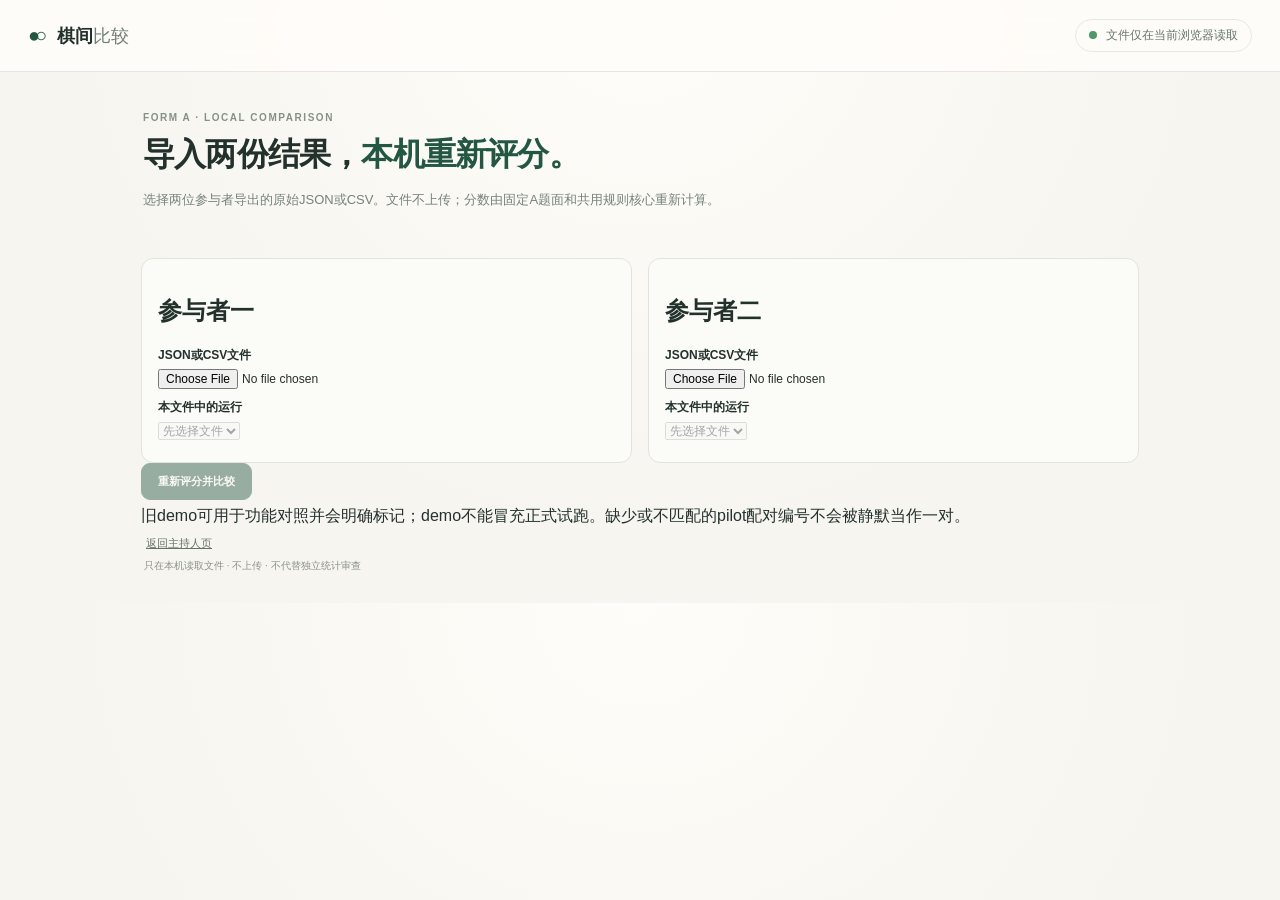
==== compare.html @ 9fa6edc1 "Publish Form A participant and comparison site" ====
<!doctype html>
<html lang="zh-CN">
<head><meta charset="utf-8"><meta name="viewport" content="width=device-width,initial-scale=1"><meta name="description" content="在本机复算并并列查看两份A套导出"><title>A套结果比较</title><link rel="stylesheet" href="./styles.css"><link rel="stylesheet" href="./host.css"></head>
<body>
  <header class="topbar"><a class="brand" href="./" aria-label="返回主持人页"><span class="brand-mark">●○</span><span>棋间<span class="brand-light">比较</span></span></a><span class="local-pill"><i></i> 文件仅在当前浏览器读取</span></header>
  <main class="host-main">
    <section class="host-hero"><p class="eyebrow">FORM A · LOCAL COMPARISON</p><h1>导入两份结果，<em>本机重新评分。</em></h1><p>选择两位参与者导出的原始JSON或CSV。文件不上传；分数由固定A题面和共用规则核心重新计算。</p></section>
    <div id="compare-error" class="compare-error" role="alert" hidden></div>
    <div id="compare-warnings" class="compare-notices" aria-live="polite"></div>
    <section class="compare-form-grid" aria-label="导入参与者结果">
      <article class="compare-file-card"><h2>参与者一</h2><label for="file-left">JSON或CSV文件</label><input id="file-left" type="file" accept=".json,.csv,application/json,text/csv"><label for="run-left">本文件中的运行</label><select id="run-left" disabled><option value="">先选择文件</option></select><p id="file-left-status" class="host-note" aria-live="polite"></p></article>
      <article class="compare-file-card"><h2>参与者二</h2><label for="file-right">JSON或CSV文件</label><input id="file-right" type="file" accept=".json,.csv,application/json,text/csv"><label for="run-right">本文件中的运行</label><select id="run-right" disabled><option value="">先选择文件</option></select><p id="file-right-status" class="host-note" aria-live="polite"></p></article>
    </section>
    <button id="compare-runs" class="button primary" type="button" disabled>重新评分并比较</button>
    <section id="compare-results" class="host-card" hidden>
      <div class="card-heading"><div><span class="eyebrow">RE-SCORED FROM SOURCE</span><h2>两份运行的逐题对照</h2></div><span id="compare-pair-badge" class="pill"></span></div>
      <div id="compare-summary" class="compare-summary"></div>
      <div id="compare-result-warnings" class="compare-notices" aria-live="polite"></div>
      <div class="compare-table-wrap"><table class="compare-table"><thead id="compare-table-head"></thead><tbody id="compare-table-body"></tbody></table></div>
      <div class="compare-actions"><button id="export-comparison-json" class="button primary" type="button">导出比较 JSON</button><button id="export-comparison-csv" class="button secondary" type="button">导出比较 CSV</button></div>
    </section>
    <p class="host-note">旧demo可用于功能对照并会明确标记；demo不能冒充正式试跑。缺少或不匹配的pilot配对编号不会被静默当作一对。</p>
    <a href="./" class="quiet-button">返回主持人页</a>
    <footer class="host-footer">只在本机读取文件 · 不上传 · 不代替独立统计审查</footer>
  </main>
  <script type="module" src="./compare.mjs"></script>
</body>
</html>
---- styles.css ----
:root{color-scheme:light;--paper:#f7f5ef;--card:#fffefa;--ink:#23312d;--muted:#76827b;--line:#e2e4dc;--forest:#245743;--forest-dark:#183e30;--gold:#d8bb7a;--wood:#e4c587;--shadow:0 12px 36px #314b3510;font-family:Inter,-apple-system,BlinkMacSystemFont,"Segoe UI","PingFang SC","Microsoft YaHei",sans-serif}*{box-sizing:border-box}body{margin:0;background:radial-gradient(ellipse at 50% 0,#fffdf9 0,var(--paper) 62%);color:var(--ink)}button{font:inherit}button:focus-visible,a:focus-visible,summary:focus-visible{outline:3px solid #55a67d;outline-offset:3px}.topbar{height:72px;border-bottom:1px solid #e7e6df;background:#fffdf9d9;display:flex;align-items:center;justify-content:space-between;padding:0 max(28px,calc((100vw - 1420px)/2));position:sticky;top:0;z-index:5;backdrop-filter:blur(12px)}.brand{display:flex;gap:10px;align-items:center;color:var(--ink);font-weight:750;text-decoration:none;font-size:18px}.brand-mark{color:var(--forest);letter-spacing:-5px;margin-right:5px;font-size:20px}.brand-light{font-weight:450;color:#718076}.local-pill{border:1px solid #e5e9df;border-radius:20px;color:#65756a;padding:7px 13px;font-size:12px}.local-pill i,.saved-dot{display:inline-block;width:8px;height:8px;border-radius:50%;background:#4e9869;margin-right:6px}main{max-width:1440px;margin:auto;padding:0 34px}.hero{min-height:168px;display:flex;align-items:center;justify-content:space-between;padding:30px 4px 24px}.eyebrow{font-size:10px;letter-spacing:1.55px;color:#849188;font-weight:750}.hero h1{font-size:35px;letter-spacing:-1.1px;margin:8px 0 7px;font-weight:750}.hero h1 em{font-style:normal;color:var(--forest)}.subhead{color:#78827c;margin:0;font-size:14px}.hero-stats{display:flex;gap:34px;padding:10px 15px}.hero-stats div{display:grid;gap:3px}.hero-stats strong{font-size:21px;color:#31473a}.hero-stats span{font-size:11px;color:var(--muted)}.layout{display:grid;grid-template-columns:226px minmax(390px,1fr) 272px;gap:22px;align-items:start}.sidebar,.task-card,.record-card,.play-area{border:1px solid var(--line);background:var(--card);border-radius:15px;box-shadow:var(--shadow)}.sidebar{padding:18px 13px 14px;min-height:550px}.section-title{display:flex;justify-content:space-between;align-items:end;padding:0 5px 13px}.section-title h2,.record-head h2{font-size:17px;margin:4px 0 0}.progress-chip{background:#eef4ed;color:var(--forest);border-radius:20px;padding:5px 8px;font-size:10px;font-weight:700}.filters{display:flex;gap:5px;background:#f3f3ed;border-radius:10px;padding:4px;margin-bottom:11px}.filter{flex:1;border:0;background:transparent;color:#738077;border-radius:7px;padding:7px 3px;font-size:10px;cursor:pointer}.filter b{font-size:9px}.filter.active{background:white;color:var(--forest);box-shadow:0 1px 4px #23312616}.item-list{display:grid;gap:4px;max-height:min(59vh,610px);overflow:auto;padding-right:2px}.item-row{width:100%;display:flex;align-items:center;gap:9px;text-align:left;border:1px solid transparent;background:transparent;border-radius:9px;padding:8px 7px;color:var(--ink);cursor:pointer}.item-row:hover{background:#f5f5ef}.item-row.active{border-color:#c8d8ca;background:#f0f5ee}.item-no{font-size:11px;font-weight:750;width:48px}.item-kind{font-size:10px;color:var(--muted);flex:1}.item-progress{font-size:12px;color:#8aa390}.quiet-button{border:0;background:transparent;color:#65756a;font-size:11px;padding:12px 5px;cursor:pointer}.play-area{padding:19px 22px 17px}.play-heading{display:flex;align-items:center;justify-content:space-between;margin-bottom:14px}.play-heading h2{font-size:19px;margin:5px 0 0}.turn-badge{background:#f1f2ec;color:#69776c;border-radius:20px;padding:6px 10px;font-size:11px;white-space:nowrap}.turn-badge.black{background:#303a36;color:white}.turn-badge.white{background:#f0eee7;color:#45544a}.board-shell{background:#faf8f1;border:1px solid #ece8dc;border-radius:12px;padding:14px}.board-scroll{overflow-x:auto;overflow-y:hidden}.board{position:relative;width:min(100%,620px);min-width:470px;aspect-ratio:1;margin:0 auto;background-color:var(--wood);background-image:none;box-shadow:inset 0 0 0 1px #9b7d4c;border:8px solid #dab773;border-radius:4px;touch-action:manipulation}.stone-point{position:absolute;width:6.1%;height:6.1%;transform:translate(-50%,-50%);border:0;background:transparent;border-radius:50%;padding:0;display:grid;place-items:center;cursor:pointer}.stone-point:disabled{cursor:default}.stone-point .stone{display:block;width:82%;height:82%;border-radius:50%;box-shadow:inset -3px -4px 5px #0002,0 1px 2px #0002}.stone.black{background:radial-gradient(circle at 32% 28%,#555,#202320 67%)}.stone.white{background:radial-gradient(circle at 32% 28%,#fff,#e7e5da 72%);border:1px solid #aaa99f}.stone-point:hover:not(:disabled)::after{content:"";position:absolute;inset:5%;border:2px solid #275d43;border-radius:50%;opacity:.45}.stone-point.selected::after{content:"";position:absolute;inset:0;border:3px solid #d46c41;border-radius:50%}.stone-point.winning::after{content:"";position:absolute;inset:0;border:3px solid #278253;border-radius:50%}.stone-point.line .stone{outline:3px solid #6b9d75;outline-offset:2px}.stone-point .sr-only{position:absolute;width:1px;height:1px;overflow:hidden;clip:rect(0,0,0,0);white-space:nowrap}.board-foot{display:flex;gap:15px;align-items:center;padding:10px 2px 0;color:#747d73;font-size:10px}.legend-stone{display:inline-block;width:11px;height:11px;border-radius:50%;vertical-align:-2px;margin-right:3px}.legend-stone.black{background:#252925}.legend-stone.white{background:white;border:1px solid #aaa}.keyboard-hint{margin-left:auto;color:#929990}.controls{display:flex;align-items:center;justify-content:space-between;padding:15px 1px 0;gap:12px}.selected-readout{display:flex;align-items:center;gap:9px;font-size:11px;color:var(--muted)}.selected-readout strong{font-size:14px;color:var(--forest);min-width:25px}.control-actions{display:flex;gap:8px}.button{border-radius:9px;border:1px solid #dfe2d9;padding:9px 12px;font-size:11px;font-weight:650;cursor:pointer;transition:.15s}.button:disabled{opacity:.45;cursor:not-allowed}.button.secondary{background:#fff;color:#43574a}.button.secondary:hover:not(:disabled){background:#f1f4ef}.button.primary{background:var(--forest);color:white;border-color:var(--forest);padding:10px 16px}.button.primary:hover:not(:disabled){background:var(--forest-dark)}.button.primary span{font-size:15px;margin-left:8px}.right-rail{display:grid;gap:13px}.task-card,.record-card{padding:17px}.task-icon{font-size:26px;color:var(--forest);margin:12px 0 3px}.task-card h2{font-size:17px;margin:4px 0 6px}.task-card p{font-size:11px;line-height:1.65;color:var(--muted);margin:0}.task-divider{height:1px;background:#ebece5;margin:15px 0}.tip{display:flex;gap:8px;color:#849188}.tip span{color:#bd9860}.tip p{font-size:10px}.feedback{display:none;border-radius:10px;padding:11px 13px;margin-top:12px;font-size:12px}.feedback.visible{display:block}.feedback.correct{background:#edf6ed;color:#275d43;border:1px solid #d1e5d2}.feedback.wrong{background:#fbf1eb;color:#885237;border:1px solid #edd6c6}.feedback.error{background:#fff4d9;color:#705b2e}.feedback strong{display:block;font-size:13px;margin-bottom:3px}.feedback .answer{margin-top:5px;font-weight:700}.record-head{display:flex;justify-content:space-between;align-items:center}.record-summary{font-size:11px;line-height:1.65;color:var(--muted);margin:11px 0}.record-actions{display:flex;gap:6px}.record-actions .button{flex:1;font-size:10px;padding:8px 4px}.record-card details{margin-top:14px;border-top:1px solid var(--line);padding-top:10px;font-size:11px}.record-card summary{cursor:pointer;color:#586a5d}.history-list{margin-top:9px;max-height:180px;overflow:auto;display:grid;gap:5px}.history-item{font-size:10px;color:#657169;padding:7px;background:#f6f6f1;border-radius:7px}.privacy-note{font-size:9px;color:#89928a;margin:13px 0 0}footer{display:flex;justify-content:space-between;color:#90978f;font-size:10px;padding:18px 5px 25px}.toast{position:fixed;bottom:20px;left:50%;transform:translate(-50%,20px);background:#243b30;color:white;padding:10px 16px;border-radius:10px;font-size:12px;opacity:0;transition:.2s;pointer-events:none;z-index:9}.toast.show{opacity:1;transform:translate(-50%,0)}.toast[hidden]{display:none}
@media(max-width:1100px){main{padding:0 20px}.layout{grid-template-columns:200px minmax(360px,1fr)}.right-rail{grid-column:2;grid-template-columns:1fr 1fr}.sidebar{grid-row:span 2}.hero{min-height:150px}}
@media(max-width:720px){.topbar{height:60px;padding:0 15px}.brand{font-size:16px}.local-pill{font-size:10px;padding:6px 9px}main{padding:0 12px}.hero{min-height:140px;padding:22px 4px 18px}.hero h1{font-size:27px}.hero-stats{gap:14px;padding:4px}.hero-stats strong{font-size:16px}.hero-stats span{font-size:9px}.layout{display:flex;flex-direction:column;gap:12px}.sidebar,.play-area,.right-rail{width:100%}.sidebar{min-height:0;padding:13px}.section-title{padding-bottom:9px}.item-list{display:flex;max-height:none;overflow-x:auto;overflow-y:hidden}.item-row{min-width:105px;justify-content:center;gap:5px;padding:8px 5px}.item-no{width:auto}.item-progress{display:none}.quiet-button{padding:7px 5px}.play-area{padding:15px 11px}.play-heading{margin-bottom:10px}.play-heading h2{font-size:17px}.board-shell{padding:7px}.board{min-width:0;width:100%;border-width:6px}.stone-point{width:7.1%;height:7.1%}.stone-point .stone{width:78%;height:78%}.board-foot{gap:9px;font-size:9px;flex-wrap:wrap}.keyboard-hint{width:100%;margin-left:0}.controls{align-items:flex-start;flex-direction:column}.control-actions{width:100%;flex-wrap:wrap}.control-actions .button{flex:1}.right-rail{display:grid;grid-template-columns:1fr}.task-card,.record-card{padding:14px}.feedback{font-size:11px}footer{padding:15px 3px 23px;font-size:9px;gap:10px;flex-wrap:wrap}}
.grid-lines{position:absolute;inset:0;width:100%;height:100%;pointer-events:none}.storage-warning{border:1px solid #d7aa69;background:#fff9e9;color:#604923;border-radius:8px;padding:9px;margin:6px 0;font-size:10px}button.filter:focus-visible,button.stone-point:focus-visible{outline:3px solid #237147;outline-offset:1px}

.grid-lines{position:absolute;inset:0;width:100%;height:100%;pointer-events:none}

.item-no{width:60px;white-space:nowrap}.item-kind{white-space:nowrap}@media(max-width:720px){.item-row{min-width:99px;flex-direction:column;align-items:flex-start;gap:3px}.item-no{width:auto}.item-kind{font-size:9px}}
---- host.css ----
.host-main{max-width:1050px;margin:0 auto;padding:0 26px}.host-hero{padding:30px 2px 20px}.host-hero h1{font-size:32px;letter-spacing:-.8px;margin:8px 0}.host-hero h1 em{font-style:normal;color:var(--forest)}.host-hero p:last-child{color:var(--muted);font-size:13px;line-height:1.6}.host-card{background:var(--card);border:1px solid var(--line);border-radius:16px;box-shadow:var(--shadow);padding:20px;margin-bottom:16px}.host-card h2{font-size:18px;margin:0 0 8px}.host-card p{font-size:12px;color:var(--muted);line-height:1.6}.host-card>label{display:block;font-size:12px;font-weight:700;margin:12px 0 5px}.host-card input[type=text]{width:min(100%,400px);box-sizing:border-box;border:1px solid var(--line);border-radius:9px;padding:10px 12px;font:inherit}.host-note{margin:6px 0}.host-random-note{display:grid;gap:5px;background:#f4f6ef;padding:12px 14px;border-radius:10px;font-size:12px;line-height:1.6;color:#56635b}.host-participant-grid{display:grid;grid-template-columns:1fr 1fr;gap:16px}.participant-title{display:flex;align-items:center;gap:9px}.participant-title h2{margin:0}.condition-dot{width:10px;height:10px;border-radius:50%;background:#53856a}.control-dot{background:#9b8060}.participant-url{display:block;overflow-wrap:anywhere;color:#315e47;font-size:12px;margin:12px 0}.qr-frame{width:210px;min-height:210px;display:grid;place-items:center;background:#fff;border:1px solid var(--line);border-radius:10px;padding:8px;box-sizing:border-box}.qr-frame svg{display:block;width:100%;height:auto}.qr-error{font-size:11px;color:#a33}.participant-actions{display:flex;align-items:center;gap:10px;flex-wrap:wrap;margin-top:12px}.copy-status{font-size:11px;color:var(--muted)}.host-steps ol{padding-left:20px;font-size:12px;line-height:1.8;color:#56635b}.compare-entry{display:inline-flex;text-decoration:none;margin:2px 0 18px}.host-footer{font-size:10px;color:#89928a;padding:8px 3px 30px}.compare-form-grid{display:grid;grid-template-columns:1fr 1fr;gap:16px}.compare-file-card{border:1px solid var(--line);border-radius:12px;padding:16px;background:#fbfbf7}.compare-file-card input[type=file],.compare-file-card select{max-width:100%;font:inherit;font-size:12px}.compare-file-card label{display:block;margin:10px 0 5px;font-size:12px;font-weight:700}.compare-notices{margin:14px 0}.compare-error,.compare-warning{padding:10px 12px;border-radius:9px;font-size:12px;line-height:1.6;margin:7px 0}.compare-error{background:#fff0ed;color:#8c3427;border:1px solid #efc9c1}.compare-warning{background:#fff8e8;color:#6e5a30;border:1px solid #ead9ad}.compare-summary{display:grid;grid-template-columns:1fr 1fr;gap:14px}.compare-summary-card{border:1px solid var(--line);border-radius:12px;padding:16px;background:#fff}.compare-summary-card h3{margin:0 0 8px}.compare-metrics{display:grid;grid-template-columns:1fr auto;gap:6px 10px;font-size:12px}.compare-table-wrap{overflow:auto;margin-top:16px}.compare-table{border-collapse:collapse;width:100%;font-size:11px;white-space:nowrap}.compare-table th,.compare-table td{border:1px solid var(--line);padding:7px 9px;text-align:left}.compare-table th{background:#f4f6ef}.compare-actions{display:flex;gap:8px;flex-wrap:wrap;margin:14px 0}.compare-warning-list{color:#755e32}.host-ready-card h2{margin:8px 0}.host-ready-card p{font-size:13px;line-height:1.6;color:var(--muted)}.host-ready-actions{display:flex;gap:10px;justify-content:flex-end;flex-wrap:wrap}
@media(max-width:700px){.host-main{padding:0 12px}.host-hero{padding:22px 4px 16px}.host-hero h1{font-size:26px}.host-card{padding:16px}.host-participant-grid,.compare-form-grid,.compare-summary{grid-template-columns:1fr}.qr-frame{width:190px;min-height:190px}.host-ready-actions>*{flex:1}.compare-table{font-size:10px}}
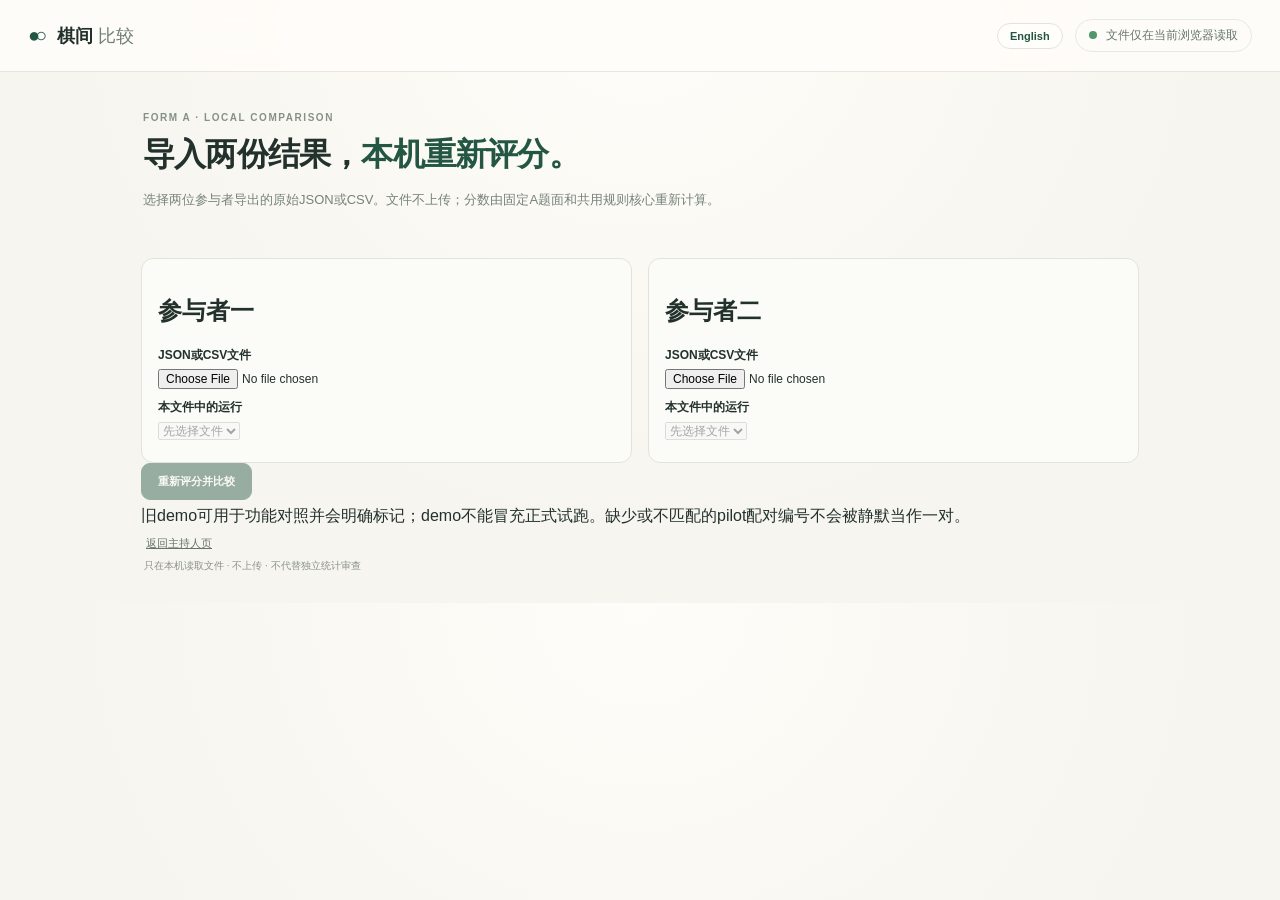
==== commit 8b4b19aa: "Add bilingual English Form A interface" ====
--- a/compare.html
+++ b/compare.html
@@ -1,8 +1,8 @@
 <!doctype html>
 <html lang="zh-CN">
-<head><meta charset="utf-8"><meta name="viewport" content="width=device-width,initial-scale=1"><meta name="description" content="在本机复算并并列查看两份A套导出"><title>A套结果比较</title><link rel="stylesheet" href="./styles.css"><link rel="stylesheet" href="./host.css"></head>
+<head><meta charset="utf-8"><meta name="viewport" content="width=device-width,initial-scale=1"><meta id="compare-description" name="description" content="在本机复算并并列查看两份A套导出"><title>A套结果比较</title><link rel="stylesheet" href="./styles.css"><link rel="stylesheet" href="./host.css"></head>
 <body>
-  <header class="topbar"><a class="brand" href="./" aria-label="返回主持人页"><span class="brand-mark">●○</span><span>棋间<span class="brand-light">比较</span></span></a><span class="local-pill"><i></i> 文件仅在当前浏览器读取</span></header>
+  <header class="topbar"><a class="brand" href="./" aria-label="返回主持人页"><span class="brand-mark">●○</span><span>棋间<span class="brand-light">比较</span></span></a><div class="topbar-actions"><button id="language-toggle" class="language-toggle" type="button">English</button><span class="local-pill"><i></i> 文件仅在当前浏览器读取</span></div></header>
   <main class="host-main">
     <section class="host-hero"><p class="eyebrow">FORM A · LOCAL COMPARISON</p><h1>导入两份结果，<em>本机重新评分。</em></h1><p>选择两位参与者导出的原始JSON或CSV。文件不上传；分数由固定A题面和共用规则核心重新计算。</p></section>
     <div id="compare-error" class="compare-error" role="alert" hidden></div>
--- a/host.css
+++ b/host.css
@@ -1,2 +1,3 @@
 .host-main{max-width:1050px;margin:0 auto;padding:0 26px}.host-hero{padding:30px 2px 20px}.host-hero h1{font-size:32px;letter-spacing:-.8px;margin:8px 0}.host-hero h1 em{font-style:normal;color:var(--forest)}.host-hero p:last-child{color:var(--muted);font-size:13px;line-height:1.6}.host-card{background:var(--card);border:1px solid var(--line);border-radius:16px;box-shadow:var(--shadow);padding:20px;margin-bottom:16px}.host-card h2{font-size:18px;margin:0 0 8px}.host-card p{font-size:12px;color:var(--muted);line-height:1.6}.host-card>label{display:block;font-size:12px;font-weight:700;margin:12px 0 5px}.host-card input[type=text]{width:min(100%,400px);box-sizing:border-box;border:1px solid var(--line);border-radius:9px;padding:10px 12px;font:inherit}.host-note{margin:6px 0}.host-random-note{display:grid;gap:5px;background:#f4f6ef;padding:12px 14px;border-radius:10px;font-size:12px;line-height:1.6;color:#56635b}.host-participant-grid{display:grid;grid-template-columns:1fr 1fr;gap:16px}.participant-title{display:flex;align-items:center;gap:9px}.participant-title h2{margin:0}.condition-dot{width:10px;height:10px;border-radius:50%;background:#53856a}.control-dot{background:#9b8060}.participant-url{display:block;overflow-wrap:anywhere;color:#315e47;font-size:12px;margin:12px 0}.qr-frame{width:210px;min-height:210px;display:grid;place-items:center;background:#fff;border:1px solid var(--line);border-radius:10px;padding:8px;box-sizing:border-box}.qr-frame svg{display:block;width:100%;height:auto}.qr-error{font-size:11px;color:#a33}.participant-actions{display:flex;align-items:center;gap:10px;flex-wrap:wrap;margin-top:12px}.copy-status{font-size:11px;color:var(--muted)}.host-steps ol{padding-left:20px;font-size:12px;line-height:1.8;color:#56635b}.compare-entry{display:inline-flex;text-decoration:none;margin:2px 0 18px}.host-footer{font-size:10px;color:#89928a;padding:8px 3px 30px}.compare-form-grid{display:grid;grid-template-columns:1fr 1fr;gap:16px}.compare-file-card{border:1px solid var(--line);border-radius:12px;padding:16px;background:#fbfbf7}.compare-file-card input[type=file],.compare-file-card select{max-width:100%;font:inherit;font-size:12px}.compare-file-card label{display:block;margin:10px 0 5px;font-size:12px;font-weight:700}.compare-notices{margin:14px 0}.compare-error,.compare-warning{padding:10px 12px;border-radius:9px;font-size:12px;line-height:1.6;margin:7px 0}.compare-error{background:#fff0ed;color:#8c3427;border:1px solid #efc9c1}.compare-warning{background:#fff8e8;color:#6e5a30;border:1px solid #ead9ad}.compare-summary{display:grid;grid-template-columns:1fr 1fr;gap:14px}.compare-summary-card{border:1px solid var(--line);border-radius:12px;padding:16px;background:#fff}.compare-summary-card h3{margin:0 0 8px}.compare-metrics{display:grid;grid-template-columns:1fr auto;gap:6px 10px;font-size:12px}.compare-table-wrap{overflow:auto;margin-top:16px}.compare-table{border-collapse:collapse;width:100%;font-size:11px;white-space:nowrap}.compare-table th,.compare-table td{border:1px solid var(--line);padding:7px 9px;text-align:left}.compare-table th{background:#f4f6ef}.compare-actions{display:flex;gap:8px;flex-wrap:wrap;margin:14px 0}.compare-warning-list{color:#755e32}.host-ready-card h2{margin:8px 0}.host-ready-card p{font-size:13px;line-height:1.6;color:var(--muted)}.host-ready-actions{display:flex;gap:10px;justify-content:flex-end;flex-wrap:wrap}
 @media(max-width:700px){.host-main{padding:0 12px}.host-hero{padding:22px 4px 16px}.host-hero h1{font-size:26px}.host-card{padding:16px}.host-participant-grid,.compare-form-grid,.compare-summary{grid-template-columns:1fr}.qr-frame{width:190px;min-height:190px}.host-ready-actions>*{flex:1}.compare-table{font-size:10px}}
+.topbar-actions{display:flex;align-items:center;gap:12px}.language-toggle{border:1px solid var(--line);background:var(--card);color:var(--forest);border-radius:20px;padding:6px 12px;font:inherit;font-size:11px;font-weight:700;cursor:pointer}.language-toggle:hover{background:#eef3eb}
